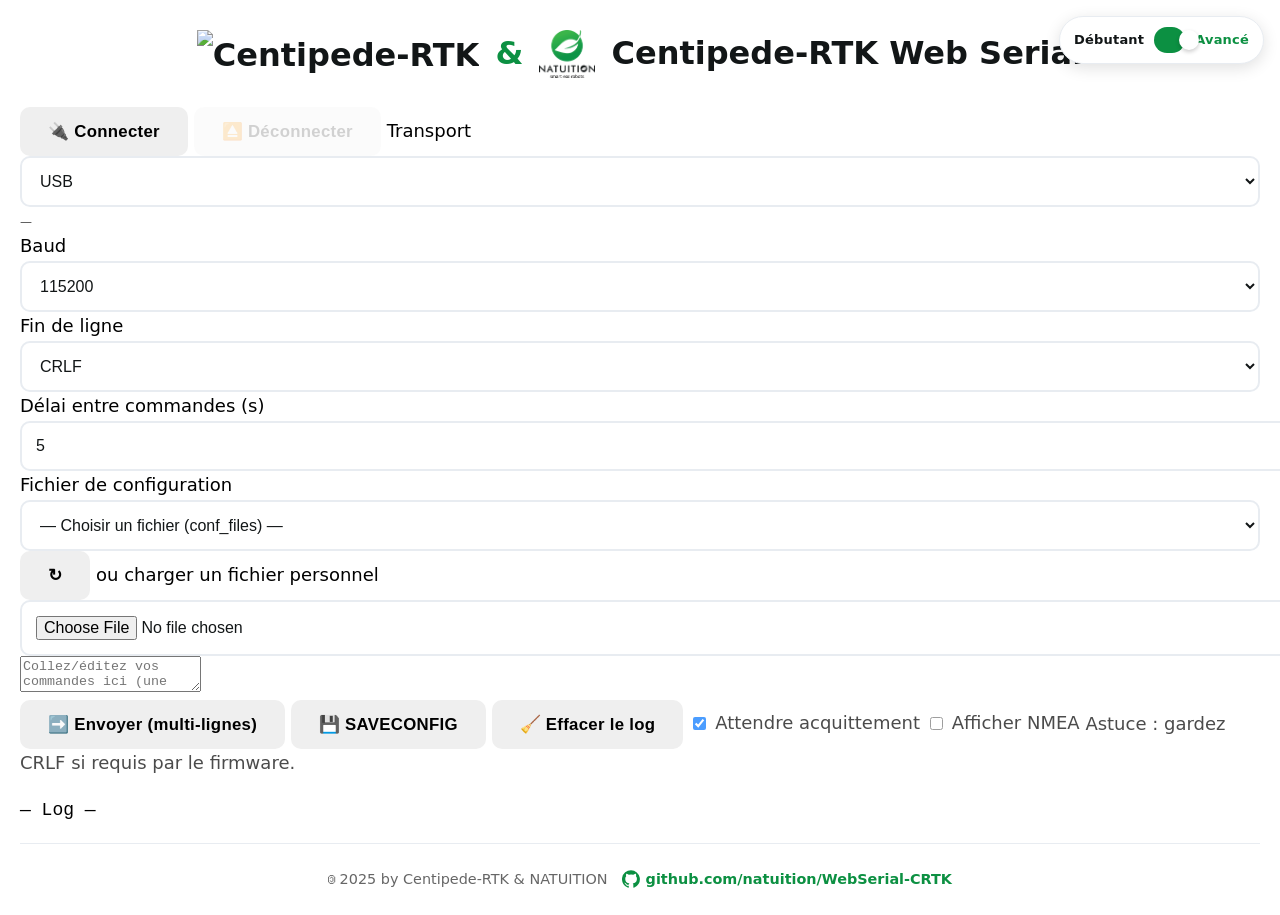
==== index_advanced.html @ e98a7e35 "feat: Add NATUITION branding and green color palette - Show the NATUITION logo next to the Centipede" ====
<!doctype html>
<html lang="fr">

<head>
    <meta charset="utf-8" />
    <title>Centipede-RTK Web Serial</title>
    <meta name="viewport" content="width=device-width, initial-scale=1" />
    <link rel="manifest" href="/manifest.webmanifest">
    <meta name="theme-color" content="#0c9042">
    <link rel="icon" type="image/png" href="static/logo.png" />
    <link rel="stylesheet" href="static/css/styles.css">
    <link rel="stylesheet" href="static/css/index-advanced-styles.css">
</head>

<body>
    <!-- Mode Switch -->
    <div class="mode-switch-container">
        <div class="mode-switch">
            <span class="mode-label" id="beginnerLabel">Débutant</span>
            <label class="switch">
                <input type="checkbox" id="modeToggle" checked>
                <span class="slider"></span>
            </label>
            <span class="mode-label active" id="advancedLabel">Avancé</span>
        </div>
    </div>

    <h1 class="brand">
        <img src="static/logo.png" alt="Centipede-RTK" class="logo" />
        <span class="brand-amp">&amp;</span>
        <img src="static/natuition-logo.png" alt="NATUITION" class="logo" />
        Centipede-RTK Web Serial
    </h1>

    <div class="row">
        <button id="connect">🔌 Connecter</button>
        <button id="disconnect" disabled>⏏️ Déconnecter</button>

        <label>Transport
            <select id="transport">
                <option value="serial" selected>USB</option>
                <option value="ble">BLE</option>
            </select>
            <div class="muted" id="deviceName" style="margin-top:6px; font-size:12px;">—</div>
        </label>

        <label>Baud
            <select id="baud">
                <option>4800</option>
                <option>9600</option>
                <option>19200</option>
                <option>28800</option>
                <option>38400</option>
                <option>57600</option>
                <option>76800</option>
                <option selected>115200</option>
                <option>230400</option>
                <option>460800</option>
                <option>576000</option>
                <option>921600</option>
            </select>
        </label>

        <label>Fin de ligne
            <select id="eol">
                <option value="\r\n" selected>CRLF</option>
                <option value="\n">LF</option>
                <option value="\r">CR</option>
            </select>
        </label>

        <label>Délai entre commandes (s)
            <input id="delay" type="number" min="0" step="0.1" value="5">
        </label>
    </div>

    <div class="row">
        <label>Fichier de configuration
            <select id="configSelect">
                <option value="">— Choisir un fichier (conf_files) —</option>
            </select>
            <button id="refreshList" class="inline-btn" title="Rafraîchir la liste">↻</button>
        </label>

        <label>ou charger un fichier personnel
            <input id="configFile" type="file" accept=".txt,.cfg,.conf,.ini,.log,.nmea,.csv,.*" />
        </label>
    </div>

    <textarea id="cmd"
        placeholder="Collez/éditez vos commandes ici (une par ligne). Les lignes vides et celles commençant par #, // ou ; seront ignorées."></textarea>

    <div class="toolbar">
        <button id="send">➡️ Envoyer (multi-lignes)</button>
        <button id="save">💾 SAVECONFIG</button>
        <button id="clear">🧹 Effacer le log</button>
        <label class="muted" style="display:inline-flex; align-items:center; gap:6px;">
            <input type="checkbox" id="waitAck" checked>
            Attendre acquittement
        </label>
        <label class="muted" style="display:inline-flex; align-items:center; gap:6px;">
            <input type="checkbox" id="showNmea">
            Afficher NMEA
        </label>
        <span class="muted">Astuce : gardez CRLF si requis par le firmware.</span>
    </div>

    <pre id="log">— Log —</pre>

    <footer>
        <span>🄯 2025 by Centipede-RTK &amp; NATUITION</span>
        <a href="https://github.com/natuition/WebSerial-CRTK" target="_blank" rel="noopener">
            <svg viewBox="0 0 16 16" aria-hidden="true" focusable="false">
                <path fill="currentColor"
                    d="M8 .2a8 8 0 0 0-2.53 15.59c.4.07.55-.17.55-.38v-1.34c-2.25.49-2.72-1.08-2.72-1.08-.37-.95-.9-1.2-.9-1.2-.74-.51.06-.5.06-.5.82.06 1.25.85 1.25.85.73 1.24 1.92.88 2.39.67.07-.53.28-.88.5-1.08-1.8-.2-3.7-.9-3.7-4a3.14 3.14 0 0 1 .84-2.18 2.9 2.9 0 0 1 .08-2.15s.68-.22 2.22.83a7.6 7.6 0 0 1 4.05 0c1.54-1.05 2.22-.83 2.22-.83.45 1.08.17 1.89.09 2.09a3.13 3.13 0 0 1 .84 2.18c0 3.11-1.9 3.8-3.71 4 .29.25.54.73.54 1.48v2.2c0 .21.15.45.55.38A8 8 0 0 0 8 .2Z" />
            </svg>
            github.com/natuition/WebSerial-CRTK
        </a>
    </footer>

    <script src="static/js/script.js"></script>
    <script src="static/js/index-advanced-script.js"></script>
</body>

</html>
---- static/css/styles.css ----
/* ========================================
  Centipede-RTK Web Serial - Common styles
  ======================================== */

/* Common CSS variables */
:root {
  --primary: #0c9042;
  --success: #36b448;
  --danger: #dc3545;
  --warning: #ffc107;
  --light: #f8f9fa;
  --dark: #121617;
}

/* Common base styles */
body {
  font-family: -apple-system, BlinkMacSystemFont, system-ui, Segoe UI, Roboto, Helvetica, Arial, sans-serif;
  margin: 0 auto;
  padding: 0 clamp(12px, 4vw, 20px);
  line-height: 1.6;
}

h1 {
  margin: clamp(18px, 4vw, 28px) 0;
  text-align: center;
  color: var(--dark);
}

/* Logo and branding */
.brand {
  display: flex;
  align-items: center;
  justify-content: center;
  flex-wrap: wrap;
  gap: clamp(8px, 2vw, 16px);
}

.brand .brand-amp {
  color: var(--primary);
}

.brand .logo {
  height: clamp(2rem, 6vw, 3rem);
  width: auto;
}

/* Mode Switch Styles - Common to both versions */
.mode-switch-container {
  position: fixed;
  top: 16px;
  right: 16px;
  z-index: 999;
  background: white;
  border-radius: 28px;
  padding: 10px 14px;
  box-shadow: 0 4px 16px rgba(0, 0, 0, 0.12);
  border: 1px solid #e8ecf1;
  width: 175px;
}

.mode-switch {
  display: flex;
  align-items: center;
  gap: 10px;
  font-size: clamp(10px, 2vw, 13px);
  color: var(--dark);
  font-weight: 600;
  letter-spacing: 0.3px;
}

.switch {
  position: relative;
  display: inline-block;
  width: 48px;
  height: 26px;
}

.switch input {
  opacity: 0;
  width: 0;
  height: 0;
}

.slider {
  position: absolute;
  cursor: pointer;
  top: 0;
  left: 0;
  right: 0;
  bottom: 0;
  background-color: #d0d5dd;
  transition: background-color 0.4s cubic-bezier(0.4, 0, 0.2, 1);
  border-radius: 26px;
}

.slider:before {
  position: absolute;
  content: "";
  height: 20px;
  width: 20px;
  left: 3px !important;
  bottom: 3px;
  background-color: white;
  transition: transform 0.4s cubic-bezier(0.4, 0, 0.2, 1);
  border-radius: 50%;
  box-shadow: 0 2px 4px rgba(0, 0, 0, 0.2);
}

input:checked + .slider {
  background-color: var(--primary);
}

input:checked + .slider:before {
  transform: translateX(22px);
}

.mode-label {
  font-weight: 700;
  white-space: nowrap;
  letter-spacing: 0.2px;
}

.mode-label.active {
  color: var(--primary);
}

/* Common buttons */
button {
  font-size: clamp(0.9rem, 2.2vw, 1.05rem);
  padding: clamp(10px, 2.5vw, 14px) clamp(16px, 3.5vw, 28px);
  border-radius: 10px;
  border: none;
  cursor: pointer;
  font-weight: 700;
  transition: all 0.3s cubic-bezier(0.4, 0, 0.2, 1);
  letter-spacing: 0.3px;
}

button[disabled] {
  opacity: 0.6;
  cursor: not-allowed;
}

button:focus-visible {
  outline: 2px solid var(--primary);
  outline-offset: 2px;
}

.btn-primary {
  background: var(--primary);
  color: white;
  box-shadow: 0 4px 12px rgba(12, 144, 66, 0.25);
}

.btn-primary:hover:not([disabled]) {
  background: #0a7a38;
  box-shadow: 0 6px 20px rgba(12, 144, 66, 0.35);
  transform: translateY(-2px);
}

.btn-primary:active:not([disabled]) {
  transform: translateY(0);
  box-shadow: 0 2px 6px rgba(12, 144, 66, 0.2);
}

.btn-success {
  background: var(--success);
  color: white;
  box-shadow: 0 4px 12px rgba(40, 167, 69, 0.25);
}

.btn-success:hover:not([disabled]) {
  background: #2a9a3c;
  box-shadow: 0 6px 20px rgba(40, 167, 69, 0.35);
  transform: translateY(-2px);
}

.btn-success:active:not([disabled]) {
  transform: translateY(0);
  box-shadow: 0 2px 6px rgba(40, 167, 69, 0.2);
}

/* Common form elements */
select,
input[type="number"],
input[type="file"] {
  font-size: clamp(0.9rem, 2.2vw, 1rem);
  padding: clamp(12px, 2.5vw, 14px);
  border-radius: 10px;
  border: 2px solid #e8ecf1;
  background: white;
  width: 100%;
  max-width: none;
  transition: all 0.3s;
  font-weight: 500;
  color: var(--dark);
}

select:hover,
input:hover {
  border-color: #d0d5dd;
}

select:focus,
input:focus {
  outline: none;
  border-color: var(--primary);
  box-shadow: 0 0 0 3px rgba(12, 144, 66, 0.1);
}

/* Common footer */
footer {
  margin-top: auto;
  padding: clamp(14px, 3vw, 24px) 0;
  border-top: 1px solid #e8ecf1;
  display: flex;
  align-items: center;
  justify-content: center;
  gap: clamp(8px, 2vw, 14px);
  font-size: clamp(0.8rem, 1.8vw, 0.9rem);
  color: #666;
  flex-wrap: wrap;
}

footer a {
  display: inline-flex;
  align-items: center;
  gap: 6px;
  text-decoration: none;
  color: var(--primary);
  transition: all 0.3s;
  font-weight: 600;
}

footer a:hover {
  color: #0a7a38;
}

footer svg {
  width: clamp(14px, 2.5vw, 18px);
  height: clamp(14px, 2.5vw, 18px);
  transition: transform 0.3s;
}

footer a:hover svg {
  transform: translateY(-2px);
}

/* Common utility classes */
.hidden {
  display: none;
}

.muted {
  opacity: 0.7;
}

/* Common responsive adjustments */
@media (max-width: 768px) {
  .mode-switch-container {
    top:0;
    right: 0;
    position: relative;
    margin-bottom: 0px;
    margin-top: 16px;
    margin-left: auto;
    justify-content: center;
    display: flex;
  }

  body {
    padding: 0 10px;
  }

  button {
    touch-action: manipulation;
  }
}

@media (max-width: 480px) {
  body {
    padding: 0 8px;
  }

  footer {
    flex-direction: column;
    gap: 6px;
  }
}

body {
  font-size: clamp(14px, 2vw, 18px);
}

h1 {
  font-size: clamp(20px, 4vw, 32px);
}
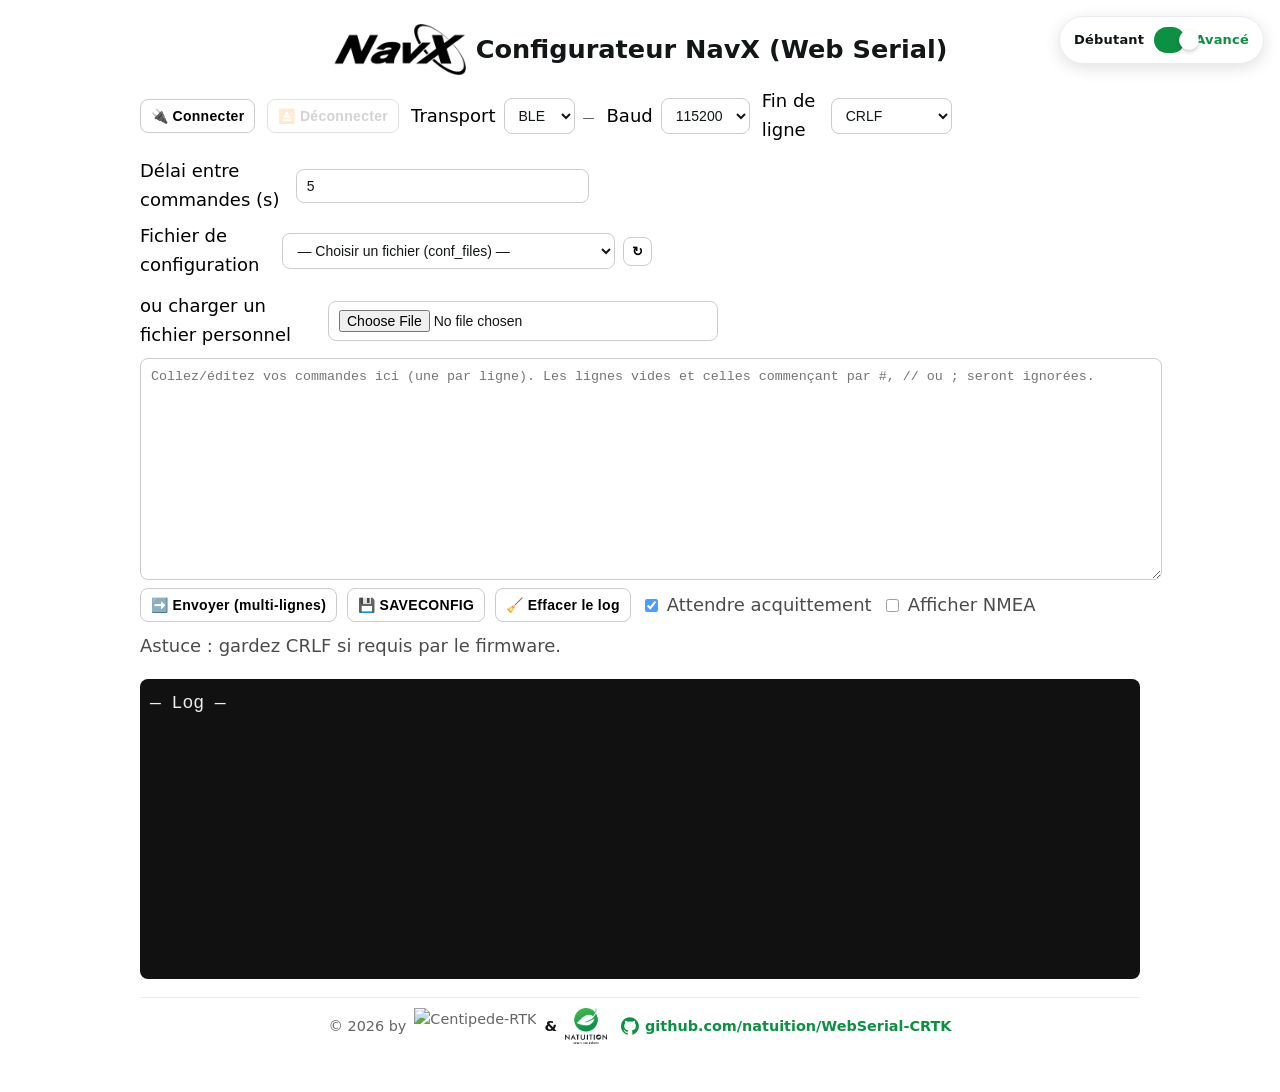
==== commit ab38e9b4: "feat: Rebrand as "Configurateur NavX" and rework the beginner UI - Header: NavX logo and "Configurat" ====
--- a/index_advanced.html
+++ b/index_advanced.html
@@ -3,11 +3,11 @@
 
 <head>
     <meta charset="utf-8" />
-    <title>Centipede-RTK Web Serial</title>
+    <title>Configurateur NavX (Web Serial)</title>
     <meta name="viewport" content="width=device-width, initial-scale=1" />
     <link rel="manifest" href="/manifest.webmanifest">
     <meta name="theme-color" content="#0c9042">
-    <link rel="icon" type="image/png" href="static/logo.png" />
+    <link rel="icon" type="image/png" href="static/icons/navx-favicon.png" />
     <link rel="stylesheet" href="static/css/styles.css">
     <link rel="stylesheet" href="static/css/index-advanced-styles.css">
 </head>
@@ -26,10 +26,8 @@
     </div>
 
     <h1 class="brand">
-        <img src="static/logo.png" alt="Centipede-RTK" class="logo" />
-        <span class="brand-amp">&amp;</span>
-        <img src="static/natuition-logo.png" alt="NATUITION" class="logo" />
-        Centipede-RTK Web Serial
+        <img src="static/navx-logo.png" alt="NavX" class="logo" />
+        Configurateur NavX (Web Serial)
     </h1>
 
     <div class="row">
@@ -37,9 +35,9 @@
         <button id="disconnect" disabled>⏏️ Déconnecter</button>
 
         <label>Transport
-            <select id="transport">
-                <option value="serial" selected>USB</option>
-                <option value="ble">BLE</option>
+            <select id="transport" autocomplete="off">
+                <option value="ble" selected>BLE</option>
+                <option value="serial">USB</option>
             </select>
             <div class="muted" id="deviceName" style="margin-top:6px; font-size:12px;">—</div>
         </label>
@@ -108,7 +106,11 @@
     <pre id="log">— Log —</pre>
 
     <footer>
-        <span>🄯 2025 by Centipede-RTK &amp; NATUITION</span>
+        <span class="footer-credit">© 2026 by
+          <img src="static/logo.png" alt="Centipede-RTK" class="logo" />
+          <span class="footer-amp">&amp;</span>
+          <img src="static/natuition-logo.png" alt="NATUITION" class="logo" />
+        </span>
         <a href="https://github.com/natuition/WebSerial-CRTK" target="_blank" rel="noopener">
             <svg viewBox="0 0 16 16" aria-hidden="true" focusable="false">
                 <path fill="currentColor"
--- a/static/css/styles.css
+++ b/static/css/styles.css
@@ -33,10 +33,6 @@
   justify-content: center;
   flex-wrap: wrap;
   gap: clamp(8px, 2vw, 16px);
-}
-
-.brand .brand-amp {
-  color: var(--primary);
 }
 
 .brand .logo {
@@ -178,6 +174,26 @@
 .btn-success:active:not([disabled]) {
   transform: translateY(0);
   box-shadow: 0 2px 6px rgba(40, 167, 69, 0.2);
+}
+
+/* Destructive action (e.g. disconnect): outlined, so it doesn't compete with the primary action */
+.btn-danger-outline,
+.btn.btn-danger-outline {
+  background: white;
+  color: var(--danger);
+  border: 2px solid var(--danger);
+  box-shadow: 0 4px 12px rgba(220, 53, 69, 0.15);
+}
+
+.btn-danger-outline:hover:not([disabled]) {
+  background: #fff3f4;
+  box-shadow: 0 6px 20px rgba(220, 53, 69, 0.25);
+  transform: translateY(-2px);
+}
+
+.btn-danger-outline:active:not([disabled]) {
+  transform: translateY(0);
+  box-shadow: 0 2px 6px rgba(220, 53, 69, 0.15);
 }
 
 /* Common form elements */
@@ -222,6 +238,22 @@
   flex-wrap: wrap;
 }
 
+footer .footer-credit {
+  display: inline-flex;
+  align-items: center;
+  gap: 8px;
+}
+
+footer .footer-credit .logo {
+  height: clamp(1.8rem, 4vw, 2.25rem);
+  width: auto;
+}
+
+footer .footer-amp {
+  color: var(--dark);
+  font-weight: 700;
+}
+
 footer a {
   display: inline-flex;
   align-items: center;
--- a/static/css/index-advanced-styles.css
+++ b/static/css/index-advanced-styles.css
@@ -0,0 +1,108 @@
+/* ========================================
+  Centipede-RTK Web Serial - Styles for index_advanced.html (advanced mode)
+  ======================================== */
+
+:root {
+  --pad: 12px;
+  --gap: 12px;
+}
+
+body {
+  max-width: 1000px;
+  margin: 24px auto;
+}
+
+h1 {
+  font-size: 1.6rem;
+  margin: 0 0 12px;
+}
+
+.brand {
+  display: flex;
+  align-items: center;
+  gap: 10px;
+}
+
+.brand .logo {
+  height: 2em;
+  width: auto;
+  vertical-align: middle;
+}
+
+/* Mode switch specific to the advanced page */
+.slider {
+  background-color: var(--primary);
+}
+
+.slider:before {
+  right: 3px;
+  left: auto;
+}
+
+.row {
+  display: flex;
+  gap: var(--gap);
+  align-items: center;
+  flex-wrap: wrap;
+  margin: 8px 0;
+}
+
+.grow {
+  flex: 1 1 auto;
+}
+
+label {
+  display: flex;
+  align-items: center;
+  gap: 8px;
+}
+
+select,
+input[type="number"],
+input[type="file"],
+button {
+  font-size: 14px;
+  padding: 8px 10px;
+  border-radius: 8px;
+  border: 1px solid #ccc;
+  background: #fff;
+}
+
+button {
+  cursor: pointer;
+}
+
+textarea {
+  width: 100%;
+  height: 200px;
+  padding: 10px;
+  border-radius: 8px;
+  border: 1px solid #ccc;
+  font-family: ui-monospace, SFMono-Regular, Menlo, Consolas, "Liberation Mono", monospace;
+}
+
+#log {
+  white-space: pre-wrap;
+  background: #111;
+  color: #eee;
+  padding: 10px;
+  height: 280px;
+  overflow: auto;
+  border-radius: 8px;
+}
+
+.toolbar {
+  display: flex;
+  gap: 10px;
+  flex-wrap: wrap;
+}
+
+footer {
+  margin-top: 16px;
+  padding-top: 10px;
+}
+
+.inline-btn {
+  padding: 6px 8px;
+  font-size: 13px;
+}
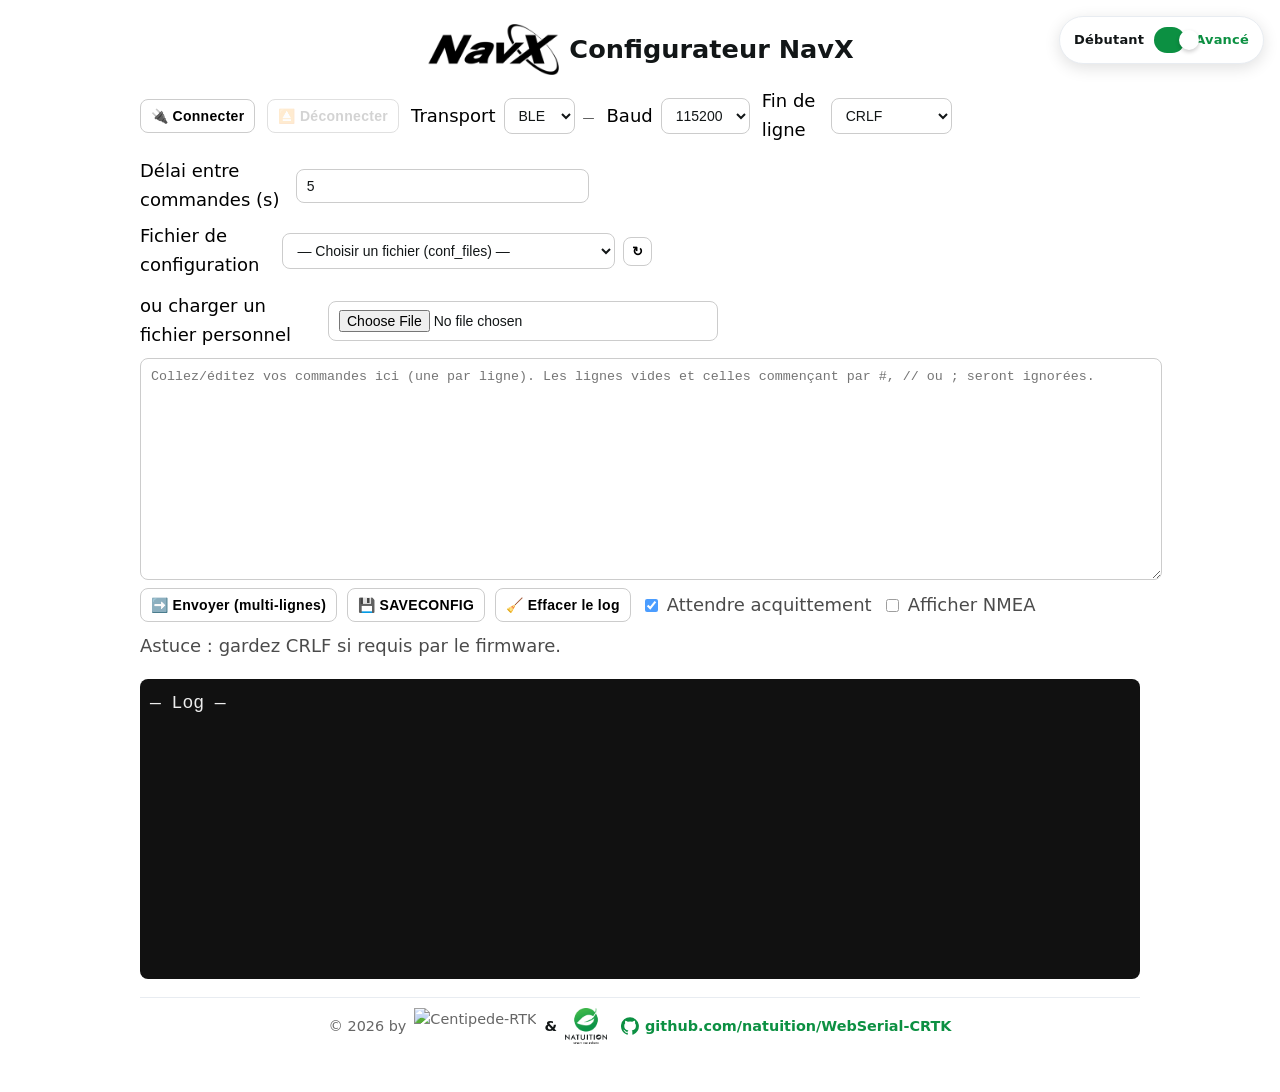
==== commit 4b65ac25: "feat: Add a live map with Centipede-RTK NEAR4 corrections (BLE) - "Carte" button in the device statu" ====
--- a/index_advanced.html
+++ b/index_advanced.html
@@ -3,7 +3,7 @@
 
 <head>
     <meta charset="utf-8" />
-    <title>Configurateur NavX (Web Serial)</title>
+    <title>Configurateur NavX</title>
     <meta name="viewport" content="width=device-width, initial-scale=1" />
     <link rel="manifest" href="/manifest.webmanifest">
     <meta name="theme-color" content="#0c9042">
@@ -27,7 +27,7 @@
 
     <h1 class="brand">
         <img src="static/navx-logo.png" alt="NavX" class="logo" />
-        Configurateur NavX (Web Serial)
+        Configurateur NavX
     </h1>
 
     <div class="row">
@@ -107,9 +107,9 @@
 
     <footer>
         <span class="footer-credit">© 2026 by
-          <img src="static/logo.png" alt="Centipede-RTK" class="logo" />
-          <span class="footer-amp">&amp;</span>
-          <img src="static/natuition-logo.png" alt="NATUITION" class="logo" />
+            <img src="static/logo.png" alt="Centipede-RTK" class="logo" />
+            <span class="footer-amp">&amp;</span>
+            <img src="static/natuition-logo.png" alt="NATUITION" class="logo" />
         </span>
         <a href="https://github.com/natuition/WebSerial-CRTK" target="_blank" rel="noopener">
             <svg viewBox="0 0 16 16" aria-hidden="true" focusable="false">
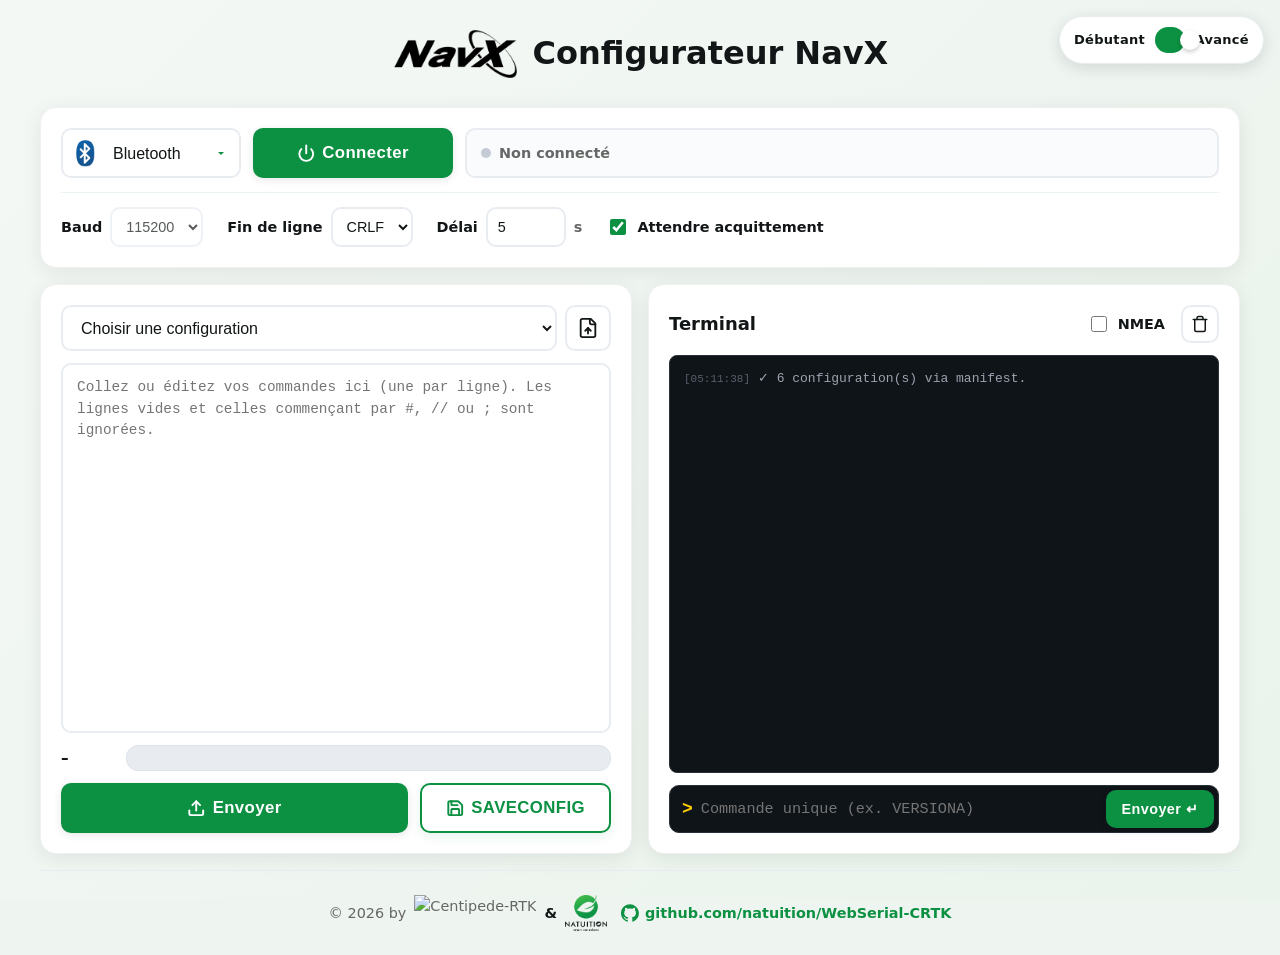
==== commit 0ad59a16: "feat: Redesign the advanced page and share the configurations Advanced page (desktop only): - Same l" ====
--- a/index_advanced.html
+++ b/index_advanced.html
@@ -16,12 +16,12 @@
     <!-- Mode Switch -->
     <div class="mode-switch-container">
         <div class="mode-switch">
-            <span class="mode-label" id="beginnerLabel">Débutant</span>
+            <span>Débutant</span>
             <label class="switch">
-                <input type="checkbox" id="modeToggle" checked>
-                <span class="slider"></span>
-            </label>
-            <span class="mode-label active" id="advancedLabel">Avancé</span>
+                <input type="checkbox" id="modeSwitch" checked>
+                <span class="slider round"></span>
+            </label>
+            <span>Avancé</span>
         </div>
     </div>
 
@@ -30,98 +30,183 @@
         Configurateur NavX
     </h1>
 
-    <div class="row">
-        <button id="connect">🔌 Connecter</button>
-        <button id="disconnect" disabled>⏏️ Déconnecter</button>
-
-        <label>Transport
-            <select id="transport" autocomplete="off">
-                <option value="ble" selected>BLE</option>
-                <option value="serial">USB</option>
+    <!-- Connexion : transport, bouton, état + réglages de liaison -->
+    <section class="card adv-connection">
+        <div class="connect-row">
+          <div class="transport-selector">
+            <img class="transport-icon usb-icon"
+              src="[data-uri]"
+              alt="usb-connected">
+            <select id="transport" class="transport-select" autocomplete="off">
+              <option value="ble" selected>Bluetooth</option>
+              <option value="serial">USB-C</option>
             </select>
-            <div class="muted" id="deviceName" style="margin-top:6px; font-size:12px;">—</div>
-        </label>
-
-        <label>Baud
-            <select id="baud">
-                <option>4800</option>
-                <option>9600</option>
-                <option>19200</option>
-                <option>28800</option>
-                <option>38400</option>
-                <option>57600</option>
-                <option>76800</option>
-                <option selected>115200</option>
-                <option>230400</option>
-                <option>460800</option>
-                <option>576000</option>
-                <option>921600</option>
-            </select>
-        </label>
-
-        <label>Fin de ligne
-            <select id="eol">
-                <option value="\r\n" selected>CRLF</option>
-                <option value="\n">LF</option>
-                <option value="\r">CR</option>
-            </select>
-        </label>
-
-        <label>Délai entre commandes (s)
-            <input id="delay" type="number" min="0" step="0.1" value="5">
-        </label>
+            <img class="transport-icon ble-icon"
+              src="[data-uri]"
+              alt="Bluetooth" style="display:none;">
+          </div>
+          <button id="connect" class="btn btn-primary connect-btn">
+            <svg class="btn-icon" viewBox="0 0 24 24" aria-hidden="true" focusable="false">
+              <path d="M12 2v10" />
+              <path d="M18.4 6.6a9 9 0 1 1-12.77.04" />
+            </svg>
+            Connecter
+          </button>
+          <button id="disconnect" class="btn btn-danger-outline connect-btn hidden" disabled>
+            <svg class="btn-icon" viewBox="0 0 24 24" aria-hidden="true" focusable="false">
+              <path d="M12 2v10" />
+              <path d="M18.4 6.6a9 9 0 1 1-12.77.04" />
+            </svg>
+            Déconnecter
+          </button>
+          <div id="deviceStatus" class="device-status" aria-live="polite">
+            <span id="deviceName">Non connecté</span>
+            <!-- Shown while NMEA positions are received and the browser is online -->
+            <button id="mapToggle" class="map-btn hidden" title="Voir la position sur la carte">
+              <svg viewBox="0 0 24 24" aria-hidden="true" focusable="false">
+                <path d="M20 10c0 4.99-5.54 10.19-7.4 11.8a1 1 0 0 1-1.2 0C9.54 20.19 4 14.99 4 10a8 8 0 0 1 16 0" />
+                <circle cx="12" cy="10" r="3" />
+              </svg>
+              Carte
+            </button>
+          </div>
+        </div>
+        <div class="adv-settings">
+            <label class="field">Baud
+                <select id="baud">
+                    <option>4800</option>
+                    <option>9600</option>
+                    <option>19200</option>
+                    <option>28800</option>
+                    <option>38400</option>
+                    <option>57600</option>
+                    <option>76800</option>
+                    <option selected>115200</option>
+                    <option>230400</option>
+                    <option>460800</option>
+                    <option>576000</option>
+                    <option>921600</option>
+                </select>
+            </label>
+            <label class="field">Fin de ligne
+                <select id="eol">
+                    <option value="\r\n" selected>CRLF</option>
+                    <option value="\n">LF</option>
+                    <option value="\r">CR</option>
+                </select>
+            </label>
+            <label class="field">Délai
+                <input id="delay" type="number" min="0" step="0.1" value="5">
+                <span class="unit">s</span>
+            </label>
+            <label class="check">
+                <input type="checkbox" id="waitAck" checked>
+                Attendre acquittement
+            </label>
+        </div>
+    </section>
+
+    <div class="adv-main">
+        <!-- Commandes : configuration, édition, envoi -->
+        <section class="card adv-editor">
+            <div class="adv-editor-head">
+                <select id="configSelect">
+                    <option value="">Choisir une configuration</option>
+                </select>
+                <input id="configFile" class="visually-hidden" type="file" accept=".txt,.cfg,.conf,.ini,.log,.nmea,.csv,.*" />
+                <label for="configFile" class="icon-btn" title="Charger un fichier personnel">
+                    <svg viewBox="0 0 24 24" aria-hidden="true" focusable="false">
+                        <path d="M15 2H6a2 2 0 0 0-2 2v16a2 2 0 0 0 2 2h12a2 2 0 0 0 2-2V7Z" />
+                        <path d="M14 2v4a2 2 0 0 0 2 2h4" />
+                        <path d="M12 12v6" />
+                        <path d="m15 15-3-3-3 3" />
+                    </svg>
+                </label>
+            </div>
+            <textarea id="cmd" spellcheck="false"
+                placeholder="Collez ou éditez vos commandes ici (une par ligne). Les lignes vides et celles commençant par #, // ou ; sont ignorées."></textarea>
+            <div class="progress-row">
+                <span class="progress-count" id="progressText">–</span>
+                <div class="progress-bar">
+                    <div class="progress-fill" id="progressFill" style="width: 0%"></div>
+                </div>
+            </div>
+            <div class="adv-actions">
+                <button id="send" class="btn btn-primary">
+                    <svg class="btn-icon" viewBox="0 0 24 24" aria-hidden="true" focusable="false">
+                        <path d="M21 15v4a2 2 0 0 1-2 2H5a2 2 0 0 1-2-2v-4" />
+                        <path d="M17 8l-5-5-5 5" />
+                        <path d="M12 3v12" />
+                    </svg>
+                    Envoyer
+                </button>
+                <button id="save" class="btn btn-primary-outline">
+                    <svg class="btn-icon" viewBox="0 0 24 24" aria-hidden="true" focusable="false">
+                        <path d="M15.2 3a2 2 0 0 1 1.4.6l3.8 3.8a2 2 0 0 1 .6 1.4V19a2 2 0 0 1-2 2H5a2 2 0 0 1-2-2V5a2 2 0 0 1 2-2z" />
+                        <path d="M17 21v-7a1 1 0 0 0-1-1H8a1 1 0 0 0-1 1v7" />
+                        <path d="M7 3v4a1 1 0 0 0 1 1h7" />
+                    </svg>
+                    SAVECONFIG
+                </button>
+            </div>
+        </section>
+
+        <!-- Terminal : journal + commande unique -->
+        <section class="card adv-terminal">
+            <div class="adv-terminal-head">
+                <span class="adv-terminal-title">Terminal</span>
+                <label class="check">
+                    <input type="checkbox" id="showNmea">
+                    NMEA
+                </label>
+                <button id="clear" class="icon-btn" title="Effacer le terminal" aria-label="Effacer le terminal">
+                    <svg viewBox="0 0 24 24" aria-hidden="true" focusable="false">
+                        <path d="M3 6h18" />
+                        <path d="M19 6v14a2 2 0 0 1-2 2H7a2 2 0 0 1-2-2V6" />
+                        <path d="M8 6V4a2 2 0 0 1 2-2h4a2 2 0 0 1 2 2v2" />
+                    </svg>
+                </button>
+            </div>
+            <div id="log" class="uart-terminal adv-log" aria-live="polite"></div>
+            <form id="singleCmdForm" class="adv-single" autocomplete="off">
+                <span class="adv-prompt" aria-hidden="true">&gt;</span>
+                <input id="singleCmd" type="text" spellcheck="false" placeholder="Commande unique (ex. VERSIONA)" aria-label="Commande unique">
+                <button type="submit" class="btn btn-primary">Envoyer ↵</button>
+            </form>
+        </section>
     </div>
 
-    <div class="row">
-        <label>Fichier de configuration
-            <select id="configSelect">
-                <option value="">— Choisir un fichier (conf_files) —</option>
-            </select>
-            <button id="refreshList" class="inline-btn" title="Rafraîchir la liste">↻</button>
-        </label>
-
-        <label>ou charger un fichier personnel
-            <input id="configFile" type="file" accept=".txt,.cfg,.conf,.ini,.log,.nmea,.csv,.*" />
-        </label>
+    <!-- Map (position, RTK corrections) -->
+    <div class="settings-modal" id="mapModal">
+      <div class="settings-content map-content" role="dialog" aria-label="Carte">
+        <div class="map-banner">
+          <!-- Rendered on each position (fix, satellites, precision, corrections) -->
+          <div class="map-stats" id="mapStats"></div>
+          <button class="map-recenter" id="mapRecenter" title="Recentrer sur la position">Recentrer</button>
+          <button class="close-btn map-close" id="closeMapModal" title="Fermer la carte" aria-label="Fermer la carte">✕</button>
+        </div>
+        <div id="map" class="map"></div>
+      </div>
     </div>
 
-    <textarea id="cmd"
-        placeholder="Collez/éditez vos commandes ici (une par ligne). Les lignes vides et celles commençant par #, // ou ; seront ignorées."></textarea>
-
-    <div class="toolbar">
-        <button id="send">➡️ Envoyer (multi-lignes)</button>
-        <button id="save">💾 SAVECONFIG</button>
-        <button id="clear">🧹 Effacer le log</button>
-        <label class="muted" style="display:inline-flex; align-items:center; gap:6px;">
-            <input type="checkbox" id="waitAck" checked>
-            Attendre acquittement
-        </label>
-        <label class="muted" style="display:inline-flex; align-items:center; gap:6px;">
-            <input type="checkbox" id="showNmea">
-            Afficher NMEA
-        </label>
-        <span class="muted">Astuce : gardez CRLF si requis par le firmware.</span>
-    </div>
-
-    <pre id="log">— Log —</pre>
-
     <footer>
-        <span class="footer-credit">© 2026 by
-            <img src="static/logo.png" alt="Centipede-RTK" class="logo" />
-            <span class="footer-amp">&amp;</span>
-            <img src="static/natuition-logo.png" alt="NATUITION" class="logo" />
-        </span>
-        <a href="https://github.com/natuition/WebSerial-CRTK" target="_blank" rel="noopener">
-            <svg viewBox="0 0 16 16" aria-hidden="true" focusable="false">
-                <path fill="currentColor"
-                    d="M8 .2a8 8 0 0 0-2.53 15.59c.4.07.55-.17.55-.38v-1.34c-2.25.49-2.72-1.08-2.72-1.08-.37-.95-.9-1.2-.9-1.2-.74-.51.06-.5.06-.5.82.06 1.25.85 1.25.85.73 1.24 1.92.88 2.39.67.07-.53.28-.88.5-1.08-1.8-.2-3.7-.9-3.7-4a3.14 3.14 0 0 1 .84-2.18 2.9 2.9 0 0 1 .08-2.15s.68-.22 2.22.83a7.6 7.6 0 0 1 4.05 0c1.54-1.05 2.22-.83 2.22-.83.45 1.08.17 1.89.09 2.09a3.13 3.13 0 0 1 .84 2.18c0 3.11-1.9 3.8-3.71 4 .29.25.54.73.54 1.48v2.2c0 .21.15.45.55.38A8 8 0 0 0 8 .2Z" />
-            </svg>
-            github.com/natuition/WebSerial-CRTK
-        </a>
+      <span class="footer-credit">© 2026 by
+        <img src="static/logo.png" alt="Centipede-RTK" class="logo" />
+        <span class="footer-amp">&amp;</span>
+        <img src="static/natuition-logo.png" alt="NATUITION" class="logo" />
+      </span>
+      <a href="https://github.com/natuition/WebSerial-CRTK" target="_blank" rel="noopener">
+        <svg viewBox="0 0 16 16" aria-hidden="true" focusable="false">
+          <path fill="currentColor"
+            d="M8 .2a8 8 0 0 0-2.53 15.59c.4.07.55-.17.55-.38v-1.34c-2.25.49-2.72-1.08-2.72-1.08-.37-.95-.9-1.2-.9-1.2-.74-.51.06-.5.06-.5.82.06 1.25.85 1.25.85.73 1.24 1.92.88 2.39.67.07-.53.28-.88.5-1.08-1.8-.2-3.7-.9-3.7-4a3.14 3.14 0 0 1 .84-2.18 2.9 2.9 0 0 1 .08-2.15s.68-.22 2.22.83a7.6 7.6 0 0 1 4.05 0c1.54-1.05 2.22-.83 2.22-.83.45 1.08.17 1.89.09 2.09a3.13 3.13 0 0 1 .84 2.18c0 3.11-1.9 3.8-3.71 4 .29.25.54.73.54 1.48v2.2c0 .21.15.45.55.38A8 8 0 0 0 8 .2Z" />
+        </svg>
+        github.com/natuition/WebSerial-CRTK
+      </a>
     </footer>
 
     <script src="static/js/script.js"></script>
     <script src="static/js/index-advanced-script.js"></script>
+    <script src="static/js/nmea-map.js"></script>
 </body>
 
-</html>+</html>
--- a/static/css/styles.css
+++ b/static/css/styles.css
@@ -174,6 +174,20 @@
 .btn-success:active:not([disabled]) {
   transform: translateY(0);
   box-shadow: 0 2px 6px rgba(40, 167, 69, 0.2);
+}
+
+/* Secondary action (e.g. SAVECONFIG next to Envoyer): green outline */
+.btn-primary-outline,
+.btn.btn-primary-outline {
+  background: white;
+  color: var(--primary);
+  border: 2px solid var(--primary);
+  box-shadow: 0 4px 12px rgba(12, 144, 66, 0.1);
+}
+
+.btn-primary-outline:hover:not([disabled]) {
+  background: #eef7f0;
+  transform: translateY(-2px);
 }
 
 /* Destructive action (e.g. disconnect): outlined, so it doesn't compete with the primary action */
@@ -327,3 +341,513 @@
 h1 {
   font-size: clamp(20px, 4vw, 32px);
 }
+
+/* ========================================
+  Shared components (beginner + advanced pages):
+  background, buttons, connection row and status pill,
+  progress, terminal, modals and position map
+  ======================================== */
+
+/* On the root (not body) with a solid color: overscroll areas show the root background color, not the gradient */
+html {
+  background: #eef5f0 linear-gradient(135deg, #f4f8f5 0%, #eaf3ec 100%) fixed;
+}
+
+.btn {
+  font-size: clamp(0.95rem, 2vw, 1.05rem);
+  padding: clamp(11px, 2.5vw, 14px) clamp(18px, 4vw, 28px);
+  border-radius: 10px;
+  border: none;
+  cursor: pointer;
+  font-weight: 700;
+  transition: all 0.3s cubic-bezier(0.4, 0, 0.2, 1);
+  box-shadow: 0 2px 8px rgba(0, 0, 0, 0.1);
+  letter-spacing: 0.4px;
+}
+
+.btn:active {
+  transform: scale(0.98);
+}
+
+.btn:disabled {
+  box-shadow: 0 1px 4px rgba(0, 0, 0, 0.05);
+}
+
+.progress-row {
+  display: flex;
+  align-items: center;
+  gap: 12px;
+}
+
+/* Fixed width + tabular digits: the bar doesn't move while counting */
+.progress-count {
+  flex: 0 0 auto;
+  min-width: 5ch;
+  font-size: clamp(0.85rem, 2vw, 0.95rem);
+  font-weight: 700;
+  color: var(--dark);
+  font-variant-numeric: tabular-nums;
+}
+
+.progress-actions {
+  display: flex;
+  justify-content: flex-end;
+  margin-top: 12px;
+}
+
+.uart-terminal {
+  background: #0f1419;
+  color: #00ff00;
+  font-family: 'Courier New', monospace;
+  font-size: clamp(11px, 1.8vw, 13px);
+  padding: 14px;
+  border-radius: 8px;
+  max-height: 240px;
+  overflow-y: auto;
+  margin-top: 14px;
+  border: 1px solid #2a3139;
+  white-space: pre-wrap;
+  word-break: break-all;
+  line-height: 1.4;
+}
+
+.uart-terminal::-webkit-scrollbar {
+  width: 8px;
+}
+
+.uart-terminal::-webkit-scrollbar-track {
+  background: #1a1f26;
+}
+
+.uart-terminal::-webkit-scrollbar-thumb {
+  background: #4a5568;
+  border-radius: 4px;
+}
+
+.uart-terminal::-webkit-scrollbar-thumb:hover {
+  background: #5a6578;
+}
+
+.uart-terminal .sent {
+  color: #ffcd00;
+  font-weight: 600;
+}
+
+.uart-terminal .received {
+  color: #00ff00;
+  font-weight: 500;
+}
+
+.uart-terminal .timestamp {
+  color: #6b7280;
+  font-size: 11px;
+  opacity: 0.8;
+}
+
+.progress-bar {
+  flex: 1 1 auto;
+  height: 24px;
+  background: #e8ecf1;
+  border-radius: 12px;
+  overflow: hidden;
+  border: 1px solid #dde3eb;
+}
+
+.progress-fill {
+  height: 100%;
+  background: linear-gradient(90deg, var(--primary), #36b448);
+  transition: width 0.4s cubic-bezier(0.4, 0, 0.2, 1);
+  border-radius: 11px;
+  box-shadow: inset 0 1px 2px rgba(255, 255, 255, 0.3);
+}
+
+/* Connection row: transport selector, connect button, device status (50px like the config row) */
+.connect-row {
+  display: flex;
+  align-items: center;
+  gap: clamp(8px, 2vw, 12px);
+}
+
+/* Just wide enough for the icon, "Bluetooth" and the arrow */
+.connect-row .transport-selector {
+  flex: 0 0 auto;
+  width: 180px;
+}
+
+/* Fixed height: no vertical padding, it would clip the label */
+.connect-row .transport-select {
+  height: 50px;
+  padding-top: 0;
+  padding-bottom: 0;
+}
+
+/* Same fixed width for Connecter / Déconnecter: the row doesn't move on (dis)connection */
+.connect-btn {
+  flex: 0 0 auto;
+  width: 200px;
+  height: 50px;
+  padding: 0 12px;
+  display: flex;
+  align-items: center;
+  justify-content: center;
+  white-space: nowrap;
+}
+
+.connect-btn.hidden {
+  display: none;
+}
+
+.btn-icon {
+  width: 1.1em;
+  height: 1.1em;
+  margin-right: 0.4em;
+  vertical-align: -0.2em;
+  fill: none;
+  stroke: currentColor;
+  stroke-width: 2.5;
+  stroke-linecap: round;
+  stroke-linejoin: round;
+}
+
+.device-status {
+  flex: 1 1 0;
+  min-width: 0;
+  height: 50px;
+  box-sizing: border-box;
+  display: flex;
+  align-items: center;
+  gap: 8px;
+  padding: 0 14px;
+  border: 2px solid #e8ecf1;
+  border-radius: 10px;
+  background: #fafbfc;
+  color: #666;
+  font-size: 0.9rem;
+  font-weight: 600;
+}
+
+.device-status::before {
+  content: '';
+  flex: 0 0 auto;
+  width: 10px;
+  height: 10px;
+  border-radius: 50%;
+  background: #c4cbd4;
+}
+
+.device-status span {
+  min-width: 0;
+  overflow: hidden;
+  text-overflow: ellipsis;
+  white-space: nowrap;
+}
+
+/* "Carte" button inside the status pill, pushed to the right */
+.map-btn {
+  margin-left: auto;
+  flex: 0 0 auto;
+  display: inline-flex;
+  align-items: center;
+  gap: 4px;
+  height: 32px;
+  box-sizing: border-box;
+  padding: 0 10px;
+  border: 2px solid var(--primary);
+  border-radius: 999px;
+  background: white;
+  color: var(--primary);
+  font-size: 0.85rem;
+  font-weight: 700;
+  cursor: pointer;
+  transition: background-color 0.3s, color 0.3s;
+}
+
+.map-btn.hidden {
+  display: none;
+}
+
+.map-btn:hover {
+  background: var(--primary);
+  color: white;
+}
+
+.map-btn svg {
+  width: 16px;
+  height: 16px;
+  fill: none;
+  stroke: currentColor;
+  stroke-width: 2.5;
+  stroke-linecap: round;
+  stroke-linejoin: round;
+}
+
+.device-status.connected {
+  color: var(--primary);
+  border-color: #cde8d3;
+  background: #eef7f0;
+}
+
+.device-status.connected::before {
+  background: var(--primary);
+}
+
+/* Phone: transport + button on the first line, status below */
+@media (max-width: 600px) {
+  .connect-row {
+    flex-wrap: wrap;
+  }
+
+  .connect-btn {
+    flex: 1 1 auto;
+  }
+
+  .device-status {
+    flex-basis: 100%;
+  }
+}
+
+/* Transport selector styling */
+.transport-selector {
+  position: relative;
+  display: flex;
+  align-items: center;
+  justify-content: flex-start;
+  width: 100%;
+}
+
+.transport-select {
+  appearance: none;
+  background-image: url("data:image/svg+xml,%3Csvg xmlns='http://www.w3.org/2000/svg' width='12' height='12' viewBox='0 0 12 12'%3E%3Cpath fill='%230c9042' d='M3 5l3 3 3-3z'/%3E%3C/svg%3E");
+  background-repeat: no-repeat;
+  background-position: right 12px center;
+  background-color: white;
+  padding-right: 32px;
+  padding-left: 50px;
+  width: 100%;
+  height: 48px;
+  box-sizing: border-box;
+  align-self: center;
+}
+
+.transport-icon {
+  position: absolute;
+  left: 8px;
+  top: 50%;
+  transform: translateY(-50%);
+  pointer-events: none;
+  z-index: 10;
+  width: 32px;
+  height: 32px;
+  object-fit: contain;
+}
+
+.transport-icon.usb-icon {
+  display: block;
+}
+
+.transport-icon.ble-icon {
+  display: none;
+}
+
+.settings-modal {
+  position: fixed;
+  top: 0;
+  left: 0;
+  width: 100vw;
+  height: 100vh;
+  background: rgba(0, 0, 0, 0.5);
+  z-index: 1000;
+  display: none;
+  justify-content: center;
+  align-items: center;
+  backdrop-filter: blur(3px);
+  padding: 16px;
+  /* Padding inside the 100vw/100vh, otherwise the overlay overflows the screen */
+  box-sizing: border-box;
+}
+
+.settings-modal.active {
+  display: flex;
+}
+
+.settings-content {
+  background: white;
+  border-radius: 16px;
+  box-shadow: 0 20px 50px rgba(0, 0, 0, 0.15);
+  padding: clamp(24px, 5vw, 36px);
+  max-width: 500px;
+  width: 100%;
+  max-height: 85vh;
+  overflow-y: auto;
+  position: relative;
+  animation: modalSlideIn 0.35s cubic-bezier(0.4, 0, 0.2, 1);
+}
+
+@keyframes modalSlideIn {
+  from {
+    opacity: 0;
+    transform: translateY(-40px) scale(0.95);
+  }
+  to {
+    opacity: 1;
+    transform: translateY(0) scale(1);
+  }
+}
+
+.modal-header {
+  display: flex;
+  justify-content: space-between;
+  align-items: center;
+  margin-bottom: 28px;
+  padding-bottom: 18px;
+  border-bottom: 2px solid #eaf3ec;
+}
+
+.modal-title {
+  font-size: clamp(1.2rem, 4vw, 1.4rem);
+  font-weight: 700;
+  color: var(--dark);
+  margin: 0;
+  letter-spacing: 0.3px;
+}
+
+.close-btn {
+  background: white;
+  border: 2px solid #e8ecf1;
+  font-size: 24px;
+  cursor: pointer;
+  padding: 6px;
+  border-radius: 50%;
+  transition: all 0.3s;
+  color: #666;
+  width: 40px;
+  height: 40px;
+  display: flex;
+  align-items: center;
+  justify-content: center;
+  font-weight: 700;
+}
+
+.close-btn:hover {
+  background: #ffe5e5;
+  border-color: var(--danger);
+  color: var(--danger);
+  box-shadow: 0 4px 12px rgba(220, 53, 69, 0.15);
+}
+
+/* Utility: hidden but still focusable / readable by screen readers.
+   !important so element rules (e.g. .settings-content input[type="file"]) can't make it overflow */
+.visually-hidden {
+  position: absolute !important;
+  width: 1px !important;
+  height: 1px !important;
+  padding: 0 !important;
+  margin: -1px !important;
+  border: 0 !important;
+  overflow: hidden !important;
+  clip: rect(0 0 0 0) !important;
+  white-space: nowrap !important;
+}
+
+/* Position map modal */
+/* No title bar: the banner (stats, Recentrer, close) sits directly on top of the map */
+.settings-content.map-content {
+  max-width: 900px;
+  padding: 12px;
+}
+
+.close-btn.map-close {
+  flex: 0 0 auto;
+  width: 34px;
+  height: 34px;
+  padding: 0;
+  font-size: 18px;
+}
+
+/* White banner attached on top of the map: fix type, satellites, precision */
+.map-banner {
+  display: flex;
+  align-items: center;
+  gap: 12px;
+  padding: 10px 14px;
+  background: white;
+  border: 1px solid #e8ecf1;
+  border-bottom: none;
+  border-radius: 10px 10px 0 0;
+}
+
+.map-stats {
+  flex: 1 1 auto;
+  display: flex;
+  flex-wrap: wrap;
+  align-items: center;
+  gap: 8px 24px;
+}
+
+.map-stat {
+  display: flex;
+  flex-direction: column;
+  line-height: 1.2;
+}
+
+.map-stat small {
+  font-size: 0.75rem;
+  color: #666;
+}
+
+.map-stat strong {
+  font-size: 1.05rem;
+  color: var(--dark);
+  font-variant-numeric: tabular-nums;
+}
+
+.map {
+  height: min(60vh, 520px);
+  border-radius: 0 0 10px 10px;
+  overflow: hidden;
+  border: 1px solid #e8ecf1;
+}
+
+.map-error {
+  display: flex;
+  align-items: center;
+  justify-content: center;
+  height: 100%;
+  color: #666;
+  font-weight: 600;
+  text-align: center;
+  padding: 16px;
+}
+
+.map-marker {
+  width: 18px;
+  height: 18px;
+  border-radius: 50%;
+  background: var(--fix-color, var(--primary));
+  border: 3px solid white;
+  box-shadow: 0 0 0 2px var(--fix-color, var(--primary)), 0 2px 8px rgba(0, 0, 0, 0.3);
+}
+
+.map-fix {
+  padding: 2px 10px;
+  border-radius: 999px;
+  background: var(--fix-color);
+  color: white;
+  font-weight: 700;
+}
+
+.map-recenter {
+  flex: 0 0 auto;
+  padding: 6px 12px;
+  border: 2px solid #e8ecf1;
+  border-radius: 999px;
+  background: white;
+  color: var(--primary);
+  font-size: 0.85rem;
+  font-weight: 700;
+  cursor: pointer;
+}
+
+.map-recenter:hover {
+  border-color: var(--primary);
+}
--- a/static/css/index-advanced-styles.css
+++ b/static/css/index-advanced-styles.css
@@ -1,108 +1,294 @@
 /* ========================================
-  Centipede-RTK Web Serial - Styles for index_advanced.html (advanced mode)
+  Configurateur NavX - Styles for index_advanced.html (advanced mode, desktop only)
+  Shared components (connection row, buttons, terminal, progress, map) are in styles.css:
+  this file only lays out the page (connection card, editor | terminal columns).
   ======================================== */
 
-:root {
-  --pad: 12px;
-  --gap: 12px;
-}
-
 body {
-  max-width: 1000px;
-  margin: 24px auto;
+  max-width: 1200px;
+  min-height: 100vh;
+  display: flex;
+  flex-direction: column;
 }
 
 h1 {
-  font-size: 1.6rem;
-  margin: 0 0 12px;
-}
-
-.brand {
-  display: flex;
-  align-items: center;
-  gap: 10px;
-}
-
-.brand .logo {
-  height: 2em;
+  font-size: clamp(1.4rem, 3vw, 2rem);
+}
+
+/* White card, like the beginner page container */
+.card {
+  background: white;
+  border-radius: 16px;
+  padding: 20px;
+  box-shadow: 0 4px 20px rgba(0, 0, 0, 0.08);
+  border: 1px solid #f0f0f0;
+  box-sizing: border-box;
+}
+
+/* ---------------------- Connection card ---------------------- */
+.adv-connection {
+  margin-bottom: 16px;
+}
+
+/* Link settings, visible here (in a modal on the beginner page) */
+.adv-settings {
+  display: flex;
+  align-items: center;
+  flex-wrap: wrap;
+  gap: 12px 24px;
+  margin-top: 14px;
+  padding-top: 14px;
+  border-top: 1px solid #eaf3ec;
+}
+
+.adv-settings .field {
+  display: inline-flex;
+  align-items: center;
+  gap: 8px;
+  font-size: 0.9rem;
+  font-weight: 700;
+  color: var(--dark);
+}
+
+.adv-settings .field select,
+.adv-settings .field input {
   width: auto;
-  vertical-align: middle;
-}
-
-/* Mode switch specific to the advanced page */
-.slider {
-  background-color: var(--primary);
-}
-
-.slider:before {
-  right: 3px;
-  left: auto;
-}
-
-.row {
-  display: flex;
-  gap: var(--gap);
-  align-items: center;
-  flex-wrap: wrap;
-  margin: 8px 0;
-}
-
-.grow {
-  flex: 1 1 auto;
-}
-
-label {
-  display: flex;
-  align-items: center;
-  gap: 8px;
-}
-
-select,
-input[type="number"],
-input[type="file"],
-button {
-  font-size: 14px;
-  padding: 8px 10px;
-  border-radius: 8px;
-  border: 1px solid #ccc;
-  background: #fff;
-}
-
-button {
+  height: 40px;
+  box-sizing: border-box;
+  padding: 0 10px;
+  font-size: 0.9rem;
+}
+
+.adv-settings .field input[type="number"] {
+  width: 80px;
+}
+
+.adv-settings .unit {
+  font-weight: 600;
+  color: #666;
+}
+
+.check {
+  display: inline-flex;
+  align-items: center;
+  gap: 8px;
+  font-size: 0.9rem;
+  font-weight: 600;
+  color: var(--dark);
   cursor: pointer;
 }
 
-textarea {
+.check input {
+  width: 16px;
+  height: 16px;
+  accent-color: var(--primary);
+}
+
+/* ---------------------- Editor | terminal ---------------------- */
+.adv-main {
+  display: grid;
+  grid-template-columns: minmax(0, 1fr) minmax(0, 1fr);
+  gap: 16px;
+  /* Both columns as tall as the viewport allows */
+  min-height: max(520px, calc(100vh - 330px));
+}
+
+.adv-editor,
+.adv-terminal {
+  display: flex;
+  flex-direction: column;
+  gap: 12px;
+  min-width: 0;
+}
+
+.adv-editor-head {
+  display: flex;
+  gap: 8px;
+}
+
+.adv-editor-head select {
+  flex: 1 1 auto;
+  height: 46px;
+  padding-top: 0;
+  padding-bottom: 0;
+}
+
+/* Square icon button (file picker, clear terminal) */
+.icon-btn {
+  flex: 0 0 auto;
+  display: inline-flex;
+  align-items: center;
+  justify-content: center;
+  width: 46px;
+  height: 46px;
+  box-sizing: border-box;
+  padding: 0;
+  border: 2px solid #e8ecf1;
+  border-radius: 10px;
+  background: white;
+  color: var(--dark);
+  cursor: pointer;
+  transition: border-color 0.3s, color 0.3s;
+}
+
+.icon-btn:hover,
+#configFile:focus-visible + .icon-btn {
+  border-color: var(--primary);
+  color: var(--primary);
+}
+
+.icon-btn svg {
+  width: 22px;
+  height: 22px;
+  fill: none;
+  stroke: currentColor;
+  stroke-width: 2;
+  stroke-linecap: round;
+  stroke-linejoin: round;
+}
+
+#cmd {
+  flex: 1 1 auto;
+  min-height: 260px;
   width: 100%;
-  height: 200px;
-  padding: 10px;
-  border-radius: 8px;
-  border: 1px solid #ccc;
+  box-sizing: border-box;
+  padding: 12px 14px;
+  border: 2px solid #e8ecf1;
+  border-radius: 10px;
+  resize: none;
   font-family: ui-monospace, SFMono-Regular, Menlo, Consolas, "Liberation Mono", monospace;
-}
-
-#log {
-  white-space: pre-wrap;
-  background: #111;
-  color: #eee;
-  padding: 10px;
-  height: 280px;
-  overflow: auto;
-  border-radius: 8px;
-}
-
-.toolbar {
-  display: flex;
-  gap: 10px;
-  flex-wrap: wrap;
+  font-size: 0.9rem;
+  line-height: 1.5;
+  color: var(--dark);
+  transition: border-color 0.3s;
+}
+
+#cmd:focus {
+  outline: none;
+  border-color: var(--primary);
+  box-shadow: 0 0 0 3px rgba(12, 144, 66, 0.1);
+}
+
+.adv-actions {
+  display: flex;
+  justify-content: space-between;
+  gap: 12px;
+}
+
+.adv-actions .btn {
+  display: inline-flex;
+  align-items: center;
+  justify-content: center;
+  height: 50px;
+  padding: 0 24px;
+  white-space: nowrap;
+}
+
+.adv-actions #send {
+  flex: 1 1 auto;
+}
+
+/* ---------------------- Terminal ---------------------- */
+.adv-terminal-head {
+  display: flex;
+  align-items: center;
+  gap: 16px;
+}
+
+.adv-terminal-title {
+  flex: 1 1 auto;
+  font-weight: 700;
+  color: var(--dark);
+}
+
+.adv-terminal-head .icon-btn {
+  width: 38px;
+  height: 38px;
+}
+
+.adv-terminal-head .icon-btn svg {
+  width: 18px;
+  height: 18px;
+}
+
+.adv-terminal-head .icon-btn:hover {
+  border-color: var(--danger);
+  color: var(--danger);
+}
+
+.uart-terminal.adv-log {
+  flex: 1 1 0;
+  min-height: 260px;
+  max-height: none;
+  margin: 0;
+  color: #d1d5db;
+}
+
+.adv-log .warn {
+  color: #f59e0b;
+}
+
+.adv-log .error {
+  color: #f87171;
+  font-weight: 600;
+}
+
+.adv-log .info {
+  color: #9ca3af;
+}
+
+/* Single command line under the terminal */
+.adv-single {
+  display: flex;
+  align-items: center;
+  gap: 8px;
+  padding: 4px 4px 4px 12px;
+  background: #0f1419;
+  border: 1px solid #2a3139;
+  border-radius: 10px;
+}
+
+.adv-prompt {
+  color: #ffcd00;
+  font-family: 'Courier New', monospace;
+  font-weight: 700;
+}
+
+.adv-single input {
+  flex: 1 1 auto;
+  min-width: 0;
+  border: none;
+  background: transparent;
+  color: #e5e7eb;
+  font-family: 'Courier New', monospace;
+  font-size: 0.95rem;
+  padding: 8px 0;
+}
+
+.adv-single input:focus {
+  outline: none;
+  box-shadow: none;
+}
+
+.adv-single .btn {
+  height: 38px;
+  padding: 0 16px;
+  font-size: 0.9rem;
 }
 
 footer {
   margin-top: 16px;
-  padding-top: 10px;
-}
-
-.inline-btn {
-  padding: 6px 8px;
-  font-size: 13px;
-}
+}
+
+/* Narrow desktop window: terminal under the editor */
+@media (max-width: 1023px) {
+  .adv-main {
+    grid-template-columns: minmax(0, 1fr);
+    min-height: 0;
+  }
+
+  .uart-terminal.adv-log {
+    flex: 0 0 auto;
+    height: 320px;
+  }
+}
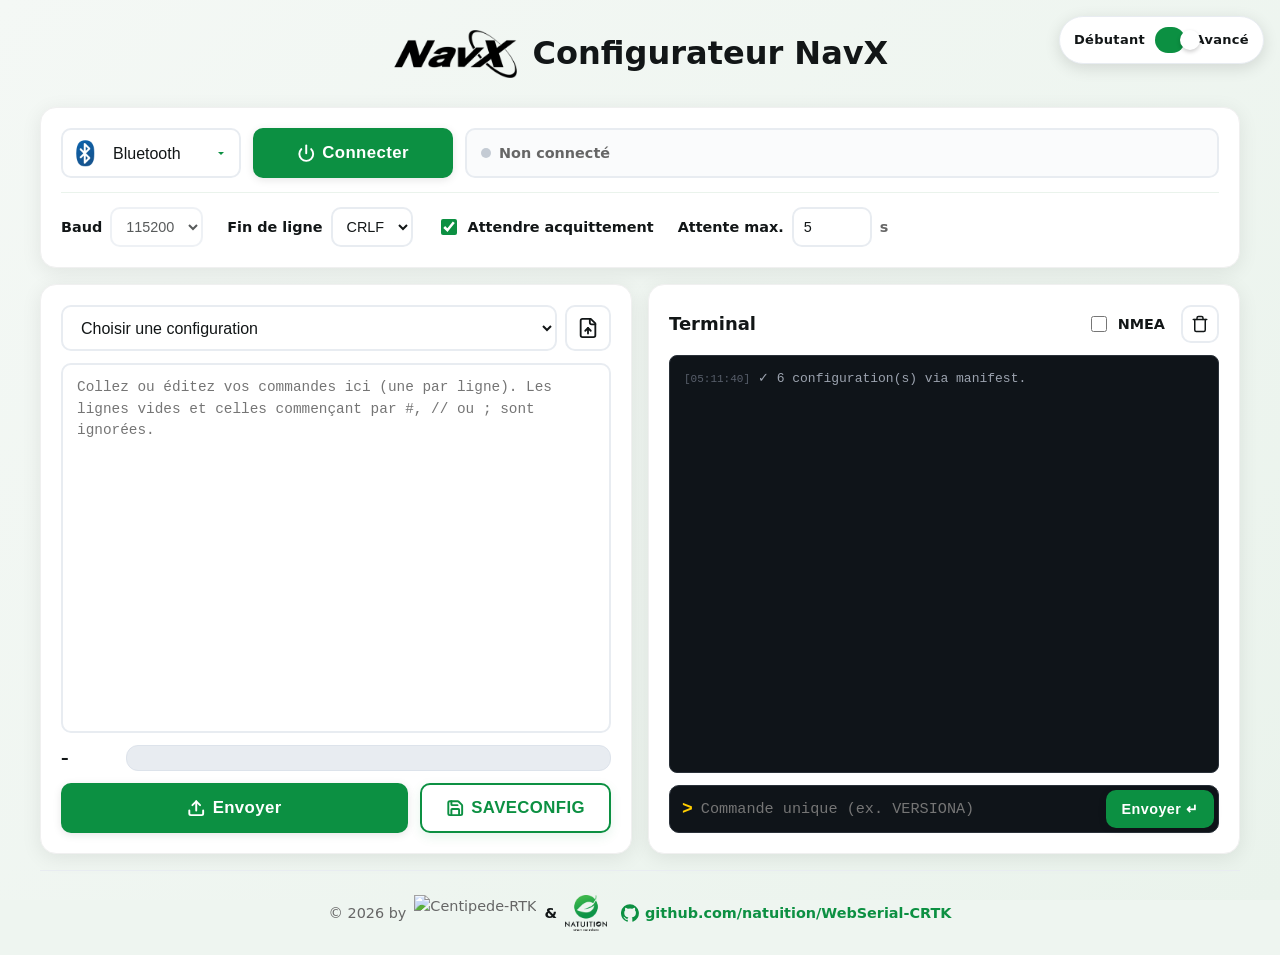
==== commit 959c97f9: "feat: Label the delay as max wait or pause depending on the ack option - Advanced page: "Attendre ac" ====
--- a/index_advanced.html
+++ b/index_advanced.html
@@ -95,13 +95,14 @@
                     <option value="\r">CR</option>
                 </select>
             </label>
-            <label class="field">Délai
-                <input id="delay" type="number" min="0" step="0.1" value="5">
-                <span class="unit">s</span>
-            </label>
             <label class="check">
                 <input type="checkbox" id="waitAck" checked>
                 Attendre acquittement
+            </label>
+            <!-- Same field, two meanings: max wait for the answer (ack) or fixed pause (no ack) -->
+            <label class="field"><span id="delayLabel">Attente max.</span>
+                <input id="delay" type="number" min="0" step="0.1" value="5">
+                <span class="unit">s</span>
             </label>
         </div>
     </section>
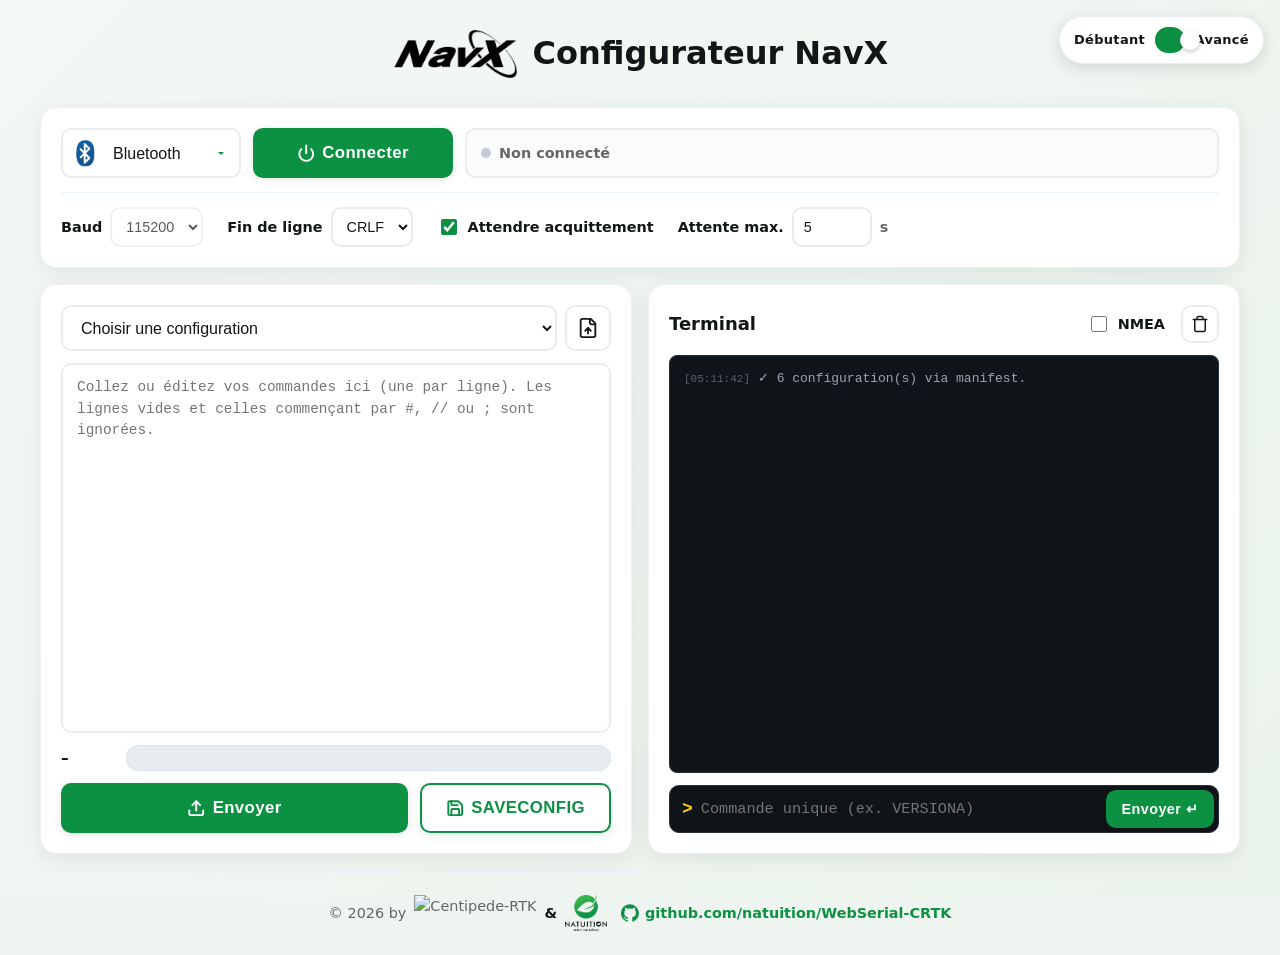
==== commit b0e3be13: "fix: Use the NavX logo for the installed app icon - NavX icons on a white background (192 / 512 for " ====
--- a/index_advanced.html
+++ b/index_advanced.html
@@ -8,6 +8,8 @@
     <link rel="manifest" href="/manifest.webmanifest">
     <meta name="theme-color" content="#0c9042">
     <link rel="icon" type="image/png" href="static/icons/navx-favicon.png" />
+    <!-- iOS home screen icon (iOS ignores the manifest icons) -->
+    <link rel="apple-touch-icon" href="static/icons/apple-touch-icon.png" />
     <link rel="stylesheet" href="static/css/styles.css">
     <link rel="stylesheet" href="static/css/index-advanced-styles.css">
 </head>
--- a/static/css/styles.css
+++ b/static/css/styles.css
@@ -297,6 +297,11 @@
   display: none;
 }
 
+/* The mobile rule below sets display: flex, which would win over .hidden (desktop-only switch) */
+.mode-switch-container.hidden {
+  display: none;
+}
+
 .muted {
   opacity: 0.7;
 }
@@ -597,12 +602,29 @@
     flex-wrap: wrap;
   }
 
+  /* Transport + button share the first line (fixed desktop widths would wrap them) */
+  .connect-row .transport-selector,
   .connect-btn {
-    flex: 1 1 auto;
+    flex: 1 1 0;
+    width: auto;
+    min-width: 0;
   }
 
   .device-status {
     flex-basis: 100%;
+  }
+
+  .map-btn {
+    height: 36px;
+  }
+}
+
+/* Phones: 16px form fields (smaller makes mobile browsers zoom on focus) */
+@media (max-width: 768px) {
+  select,
+  input[type="number"],
+  input[type="text"] {
+    font-size: 16px;
   }
 }
 
@@ -851,3 +873,49 @@
 .map-recenter:hover {
   border-color: var(--primary);
 }
+
+/* Phone: transport selector and map banner (after their base rules so they win) */
+@media (max-width: 600px) {
+  /* Narrow selector: smaller icon and paddings so "Bluetooth" fits */
+  .transport-icon {
+    left: 6px;
+    width: 26px;
+    height: 26px;
+  }
+
+  .connect-row .transport-select {
+    padding-left: 38px;
+    padding-right: 22px;
+    background-position: right 8px center;
+  }
+
+  /* Map banner: stats on a compact 2-column grid, Recentrer / close on the right */
+  .map-banner {
+    align-items: flex-start;
+    gap: 8px;
+    padding: 10px;
+  }
+
+  .map-stats {
+    display: grid;
+    grid-template-columns: 1fr 1fr;
+    gap: 6px 12px;
+  }
+
+  .map-stats .map-fix {
+    grid-column: 1 / -1;
+    justify-self: start;
+  }
+
+  .map-stat small {
+    font-size: 0.7rem;
+  }
+
+  .map-stat strong {
+    font-size: 0.95rem;
+  }
+
+  .map-recenter {
+    padding: 6px 10px;
+  }
+}
